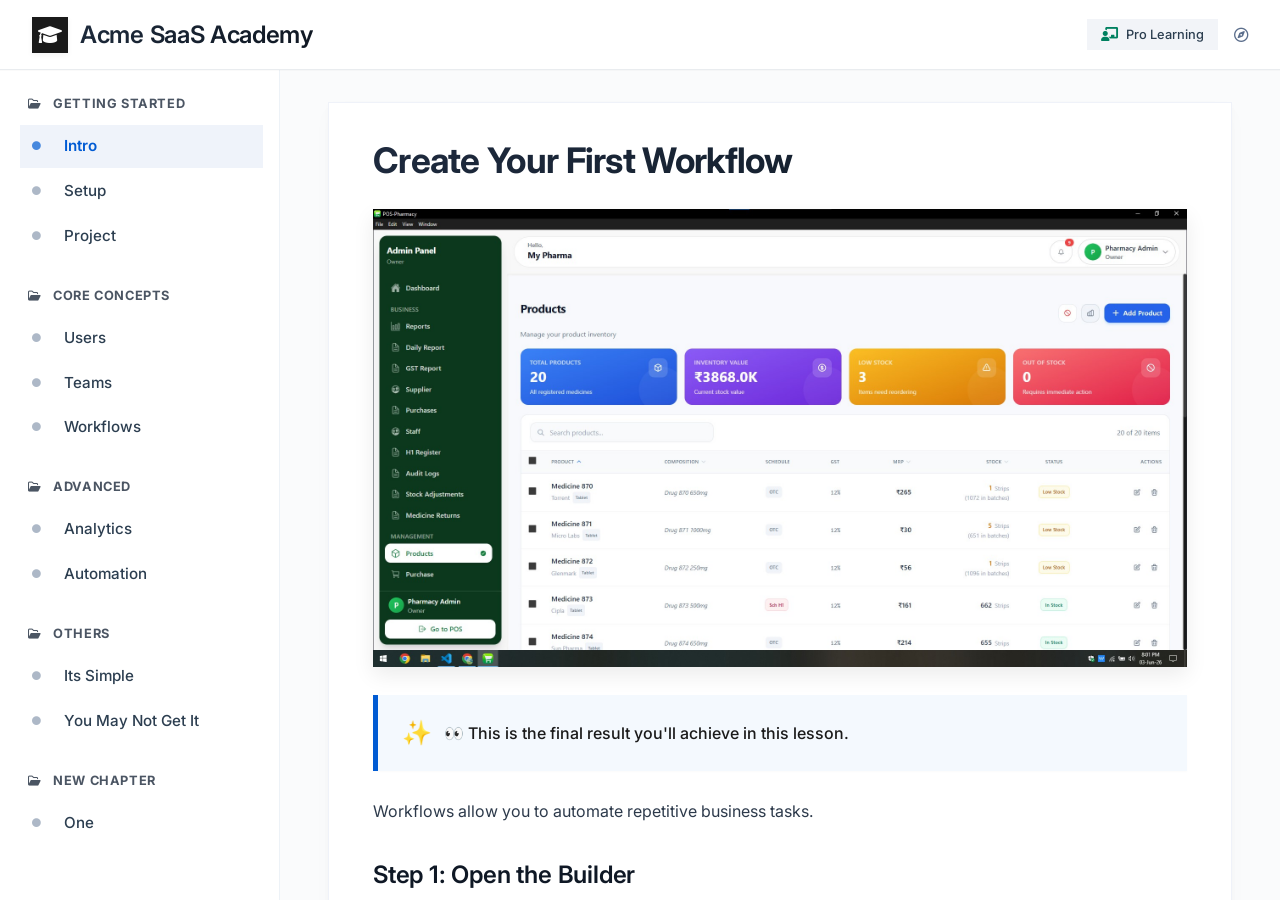
==== index.html @ 861c4046 "first commit" ====
<!DOCTYPE html>
<html lang="en">

<head>
    <meta charset="UTF-8">
    <meta name="viewport" content="width=device-width, initial-scale=1.0">
    <title>Acme SaaS Academy</title>
    <link rel="stylesheet" href="styles.css">
    <link rel="preconnect" href="https://fonts.googleapis.com">
    <link rel="preconnect" href="https://fonts.gstatic.com" crossorigin>
    <link href="https://fonts.googleapis.com/css2?family=Inter:opsz,wght@14..32,300;14..32,400;14..32,500;14..32,600;14..32,700&display=swap" rel="stylesheet">
    <!-- Font Awesome 6 (required for icons) -->
    <link rel="stylesheet" href="https://cdnjs.cloudflare.com/ajax/libs/font-awesome/6.0.0-beta3/css/all.min.css">

    <script src="navigation.js"></script>
</head>

<body>

    <header>
        <div class="logo-area">
            <div class="brand-icon">
                <i class="fas fa-graduation-cap"></i>
            </div>
            <h1>Acme SaaS Academy</h1>
        </div>
        <div class="header-actions">
            <div class="badge-pro">
                <i class="fas fa-chalkboard-user"></i>
                <span>Pro Learning</span>
            </div>
            <div style="font-size: 0.9rem; color: #5b6e8c;">
                <i class="far fa-compass"></i>
            </div>
        </div>
    </header>

    <div class="layout">
        <aside id="sidebar"></aside>
        <main>
            <article id="content">
                <div class="loading-spinner">
                    <i class="fas fa-spinner fa-pulse"></i> Loading curriculum...
                </div>
            </article>
            <div class="nav-buttons">
                <button id="prevBtn"><i class="fas fa-arrow-left"></i> Previous</button>
                <button id="nextBtn">Next <i class="fas fa-arrow-right"></i></button>
            </div>
        </main>
    </div>

    <script src="script.js"></script>

</body>

</html>
---- styles.css ----
/* ---------- RESET & GLOBAL (Shopify Core Aesthetic) ---------- */
* {
    margin: 0;
    padding: 0;
    box-sizing: border-box;
}

body {
    font-family: 'Inter', system-ui, -apple-system, BlinkMacSystemFont, 'Segoe UI', Roboto, Helvetica, sans-serif;
    background: #ffffff;
    color: #1a1a1a;
    height: 100vh;
    overflow: hidden;
    font-weight: 400;
    line-height: 1.5;
    -webkit-font-smoothing: antialiased;
}

/* ----- HEADER: Shopify-style clean, elevated with subtle border & logo ----- */
header {
    height: 70px;
    display: flex;
    align-items: center;
    justify-content: space-between;
    padding: 0 32px;
    background: #ffffff;
    border-bottom: 1px solid #e9ecef;
    box-shadow: 0 1px 0 rgba(0, 0, 0, 0.02);
    position: relative;
    z-index: 10;
}

.logo-area {
    display: flex;
    align-items: center;
    gap: 12px;
}

.brand-icon {
    background: #1a1a1a;
    width: 36px;
    height: 36px;
    display: flex;
    align-items: center;
    justify-content: center;
    color: white;
    font-size: 1.2rem;
    font-weight: 600;
    box-shadow: 0 2px 6px rgba(0, 0, 0, 0.05);
}

header h1 {
    font-size: 1.5rem;
    font-weight: 600;
    letter-spacing: -0.3px;
    background: linear-gradient(135deg, #1e2b3c 0%, #0f1722 100%);
    background-clip: text;
    -webkit-background-clip: text;
    color: transparent;
    margin: 0;
}

.header-actions {
    display: flex;
    gap: 16px;
    align-items: center;
}

.badge-pro {
    background: #f2f4f8;
    padding: 6px 14px;
    font-size: 0.8rem;
    font-weight: 500;
    color: #2c3e50;
    display: flex;
    align-items: center;
    gap: 8px;
}

.badge-pro i {
    font-size: 0.85rem;
    color: #008060;
}

/* ----- LAYOUT: Flex refined with smooth transitions ----- */
.layout {
    display: flex;
    height: calc(100vh - 70px);
    width: 100%;
    background: #fafbfc;
}

/* SIDEBAR: Modern, spacious, with subtle hover effects */
#sidebar {
    width: 300px;
    background: #ffffff;
    border-right: 1px solid #edf2f7;
    overflow-y: auto;
    padding: 24px 16px 32px 20px;
    transition: all 0.2s ease;
    box-shadow: 1px 0 0 rgba(0, 0, 0, 0.02);
}

/* Custom scrollbar (Shopify subtle) */
#sidebar::-webkit-scrollbar {
    width: 5px;
}

#sidebar::-webkit-scrollbar-track {
    background: #f1f1f1;
}

#sidebar::-webkit-scrollbar-thumb {
    background: #cbd5e1;
}

.chapter {
    margin-bottom: 28px;
}

lesson-title {
    display: block;
    font-size: 0.80rem;
    text-transform: uppercase;
    letter-spacing: 0.6px;
    font-weight: bold;
    color: #4b5563;
    margin: 0 0 12px 0;
    padding-left: 8px;
}

.lesson-link {
    display: flex;
    align-items: center;
    gap: 12px;
    padding: 10px 12px;
    margin: 2px 0;
    text-decoration: none;
    font-size: 0.95rem;
    font-weight: 500;
    color: #2c3e50;
    transition: all 0.2s ease;
    position: relative;
}

.lesson-link i {
    width: 20px;
    font-size: 0.9rem;
    color: #8b9bb0;
    transition: color 0.2s;
}

.lesson-link:hover {
    background: #f6f8fc;
    color: #0f1722;
}

.lesson-link:hover i {
    color: #2c6e9e;
}

.lesson-link.active {
    background: #eff3fa;
    color: #005bd3;
    font-weight: 600;
}

.lesson-link.active i {
    color: #005bd3;
}

/* MAIN CONTENT AREA: card-like reading experience */
main {
    flex: 1;
    overflow-y: auto;
    padding: 32px 48px 48px 48px;
    background: #fafbfc;
}

/* Inner content card (white elegant container) */
#content {
    max-width: 1140px;
    margin: 0 auto;
    background: white;
    padding: 36px 44px;
    box-shadow: 0 8px 20px rgba(0, 0, 0, 0.02), 0 2px 6px rgba(0, 0, 0, 0.02);
    transition: all 0.3s ease;
    border: 1px solid #eff2f9;
}

/* Lesson content styling (Shopify typography) */
#content h1 {
    font-size: 2.2rem;
    font-weight: 700;
    letter-spacing: -0.02em;
    background: linear-gradient(145deg, #1E2A3E, #0f1a24);
    background-clip: text;
    -webkit-background-clip: text;
    color: transparent;
    margin-bottom: 20px;
    line-height: 1.2;
}

#content h2 {
    font-size: 1.5rem;
    font-weight: 600;
    margin: 32px 0 16px 0;
    color: #0f1825;
    letter-spacing: -0.2px;
}

#content p {
    color: #2d3a4b;
    margin-bottom: 1.2rem;
    font-size: 1rem;
    line-height: 1.6;
}

.callout {
    background: #F4F9FE;
    border-left: 5px solid #005bd3;
    padding: 20px 24px;
    margin: 28px 0;
    font-weight: 500;
    display: flex;
    align-items: center;
    gap: 12px;
    box-shadow: 0 1px 2px rgba(0, 0, 0, 0.02);
}

.callout:before {
    content: "✨";
    font-size: 1.5rem;
}

pre {
    background: #1e293b;
    color: #e2e8f0;
    padding: 20px;
    overflow-x: auto;
    font-family: 'SF Mono', 'JetBrains Mono', monospace;
    font-size: 0.85rem;
    margin: 24px 0;
    box-shadow: inset 0 1px 3px rgba(0, 0, 0, 0.1);
}

code {
    font-family: monospace;
}

.hero-image {
    margin: 28px 0;
    overflow: hidden;
    box-shadow: 0 8px 20px rgba(0, 0, 0, 0.08);
    background: #f1f5f9;
}

.hero-image img {
    width: 100%;
    height: auto;
    display: block;
    transition: transform 0.3s ease;
}

.hero-image:hover img {
    transform: scale(1.01);
}

/* Navigation buttons (Shopify-style primary/secondary) */
.nav-buttons {
    margin-top: 48px;
    max-width: 1140px;
    margin-left: auto;
    margin-right: auto;
    display: flex;
    justify-content: space-between;
    gap: 16px;
}

.nav-buttons button {
    background: white;
    border: 1px solid #dce3ec;
    padding: 12px 28px;
    font-weight: 600;
    font-size: 0.9rem;
    font-family: 'Inter', sans-serif;
    color: #1f2a3e;
    cursor: pointer;
    transition: all 0.2s ease;
    display: inline-flex;
    align-items: center;
    gap: 10px;
    backdrop-filter: blur(2px);
    background-color: #ffffff;
    box-shadow: 0 1px 1px rgba(0, 0, 0, 0.02);
}

.nav-buttons button i {
    font-size: 0.9rem;
}

.nav-buttons button:hover {
    background: #f8fafd;
    border-color: #cbdde9;
    transform: translateY(-1px);
    box-shadow: 0 4px 8px rgba(0, 0, 0, 0.03);
}

.nav-buttons button:active {
    transform: translateY(1px);
}

/* loading animation */
.loading-spinner {
    display: flex;
    justify-content: center;
    align-items: center;
    padding: 60px;
    gap: 12px;
    color: #2c6e9e;
}

/* Responsive */
@media (max-width: 860px) {
    #sidebar {
        width: 260px;
    }

    main {
        padding: 20px 24px;
    }

    #content {
        padding: 24px 28px;
    }

    #content h1 {
        font-size: 1.8rem;
    }

    header {
        padding: 0 20px;
    }
}

@media (max-width: 640px) {
    .layout {
        flex-direction: column;
    }

    #sidebar {
        width: 100%;
        border-right: none;
        border-bottom: 1px solid #edf2f7;
        padding: 16px;
    }

    main {
        height: auto;
    }

    .nav-buttons button {
        padding: 8px 20px;
    }
}

/* extra polish for images inside content */
#content img {
    max-width: 100%;
}

/* subtle fade in */
@keyframes fadeSlideUp {
    from {
        opacity: 0;
        transform: translateY(8px);
    }

    to {
        opacity: 1;
        transform: translateY(0);
    }
}

.lesson-transition {
    animation: fadeSlideUp 0.3s cubic-bezier(0.2, 0.9, 0.4, 1.1) forwards;
}

/* ===== MOBILE RESPONSIVE WITH HAMBURGER MENU ===== */
/* Add these styles to your existing CSS */

/* Mobile menu button - hidden on desktop */
.mobile-menu-btn {
    display: none;
    background: transparent;
    border: none;
    font-size: 1.5rem;
    cursor: pointer;
    color: #1a1a1a;
    padding: 8px;
    border-radius: 8px;
    transition: background 0.2s ease;
    z-index: 1001;
}

.mobile-menu-btn:hover {
    background: rgba(0, 0, 0, 0.05);
}

/* Sidebar overlay (dark background when menu is open) */
.sidebar-overlay {
    display: none;
    position: fixed;
    top: 0;
    left: 0;
    right: 0;
    bottom: 0;
    background: rgba(0, 0, 0, 0.5);
    z-index: 999;
    opacity: 0;
    transition: opacity 0.3s ease;
}

.sidebar-overlay.active {
    display: block;
    opacity: 1;
}

/* Sidebar modifications for mobile */
@media (max-width: 768px) {
    /* Header adjustments for hamburger */
    header {
        position: relative;
    }
    
    .mobile-menu-btn {
        display: flex;
        align-items: center;
        justify-content: center;
        margin-right: 12px;
    }
    
    .logo-area {
        flex: 1;
    }
    
    /* Sidebar becomes slide-out panel */
    #sidebar {
        position: fixed;
        top: 0;
        left: -320px;
        width: 280px;
        max-width: 85%;
        height: 100vh;
        z-index: 1000;
        background: #ffffff;
        border-right: none;
        box-shadow: 2px 0 20px rgba(0, 0, 0, 0.1);
        transition: left 0.3s cubic-bezier(0.2, 0.9, 0.4, 1.1);
        padding: 24px 16px 32px 20px;
        overflow-y: auto;
    }
    
    #sidebar.open {
        left: 0;
    }
    
    /* Main layout adjustments */
    .layout {
        flex-direction: column;
    }
    
    main {
        padding: 20px 16px;
        width: 100%;
    }
    
    #content {
        padding: 20px 24px;
        border-radius: 20px;
    }
    
    #content h1 {
        font-size: 1.6rem;
    }
    
    /* Close button inside sidebar for mobile */
    .sidebar-close {
        display: flex;
        justify-content: flex-end;
        margin-bottom: 20px;
        padding-bottom: 12px;
        border-bottom: 1px solid #edf2f7;
    }
    
    .sidebar-close button {
        background: transparent;
        border: none;
        font-size: 1.3rem;
        cursor: pointer;
        color: #6b7280;
        padding: 6px 10px;
        border-radius: 8px;
        transition: all 0.2s;
    }
    
    .sidebar-close button:hover {
        background: #f3f4f6;
        color: #1f2937;
    }
    
    /* Body scroll lock when menu is open */
    body.menu-open {
        overflow: hidden;
    }
}

/* ===== DESKTOP FIXES - HIDE MOBILE ELEMENTS ===== */
@media (min-width: 769px) {
    /* Hide close button on desktop */
    .sidebar-close {
        display: none !important;
    }
    
    /* Ensure sidebar is visible and properly positioned on desktop */
    #sidebar {
        position: relative !important;
        left: 0 !important;
        width: 280px;
        height: auto;
        box-shadow: none;
        transform: none !important;
    }
    
    /* Remove any residual overlay on desktop */
    .sidebar-overlay {
        display: none !important;
    }
}

/* Tablet adjustments */
@media (min-width: 769px) and (max-width: 1024px) {
    #sidebar {
        width: 260px;
    }
    
    main {
        padding: 24px 28px;
    }
}

/* Small phones */
@media (max-width: 480px) {
    #sidebar {
        width: 260px;
    }
    
    .nav-buttons button {
        padding: 10px 18px;
        font-size: 0.85rem;
    }
    
    .badge-pro span {
        display: none;
    }
    
    .badge-pro {
        padding: 6px 10px;
    }
}
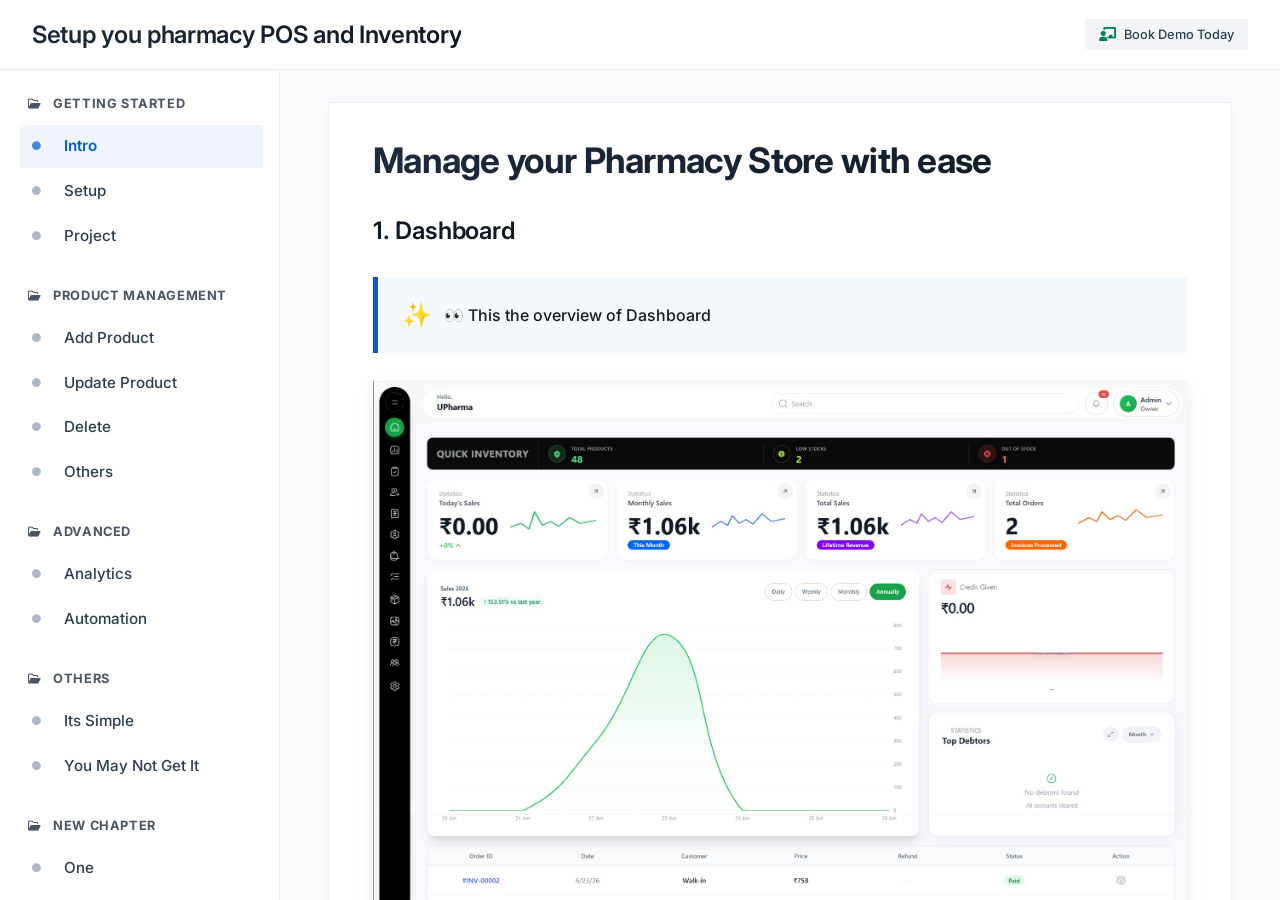
==== commit a0080905: "updated all the pages and also added the images" ====
--- a/index.html
+++ b/index.html
@@ -19,18 +19,12 @@
 
     <header>
         <div class="logo-area">
-            <div class="brand-icon">
-                <i class="fas fa-graduation-cap"></i>
-            </div>
-            <h1>Acme SaaS Academy</h1>
+            <h1>Setup you pharmacy POS and Inventory</h1>
         </div>
         <div class="header-actions">
             <div class="badge-pro">
                 <i class="fas fa-chalkboard-user"></i>
-                <span>Pro Learning</span>
-            </div>
-            <div style="font-size: 0.9rem; color: #5b6e8c;">
-                <i class="far fa-compass"></i>
+                <span>Book Demo Today</span>
             </div>
         </div>
     </header>
--- a/styles.css
+++ b/styles.css
@@ -428,22 +428,23 @@
 
 /* Sidebar modifications for mobile */
 @media (max-width: 768px) {
+
     /* Header adjustments for hamburger */
     header {
         position: relative;
     }
-    
+
     .mobile-menu-btn {
         display: flex;
         align-items: center;
         justify-content: center;
         margin-right: 12px;
     }
-    
+
     .logo-area {
         flex: 1;
     }
-    
+
     /* Sidebar becomes slide-out panel */
     #sidebar {
         position: fixed;
@@ -460,30 +461,30 @@
         padding: 24px 16px 32px 20px;
         overflow-y: auto;
     }
-    
+
     #sidebar.open {
         left: 0;
     }
-    
+
     /* Main layout adjustments */
     .layout {
         flex-direction: column;
     }
-    
+
     main {
         padding: 20px 16px;
         width: 100%;
     }
-    
+
     #content {
         padding: 20px 24px;
         border-radius: 20px;
     }
-    
+
     #content h1 {
         font-size: 1.6rem;
     }
-    
+
     /* Close button inside sidebar for mobile */
     .sidebar-close {
         display: flex;
@@ -492,7 +493,7 @@
         padding-bottom: 12px;
         border-bottom: 1px solid #edf2f7;
     }
-    
+
     .sidebar-close button {
         background: transparent;
         border: none;
@@ -503,12 +504,12 @@
         border-radius: 8px;
         transition: all 0.2s;
     }
-    
+
     .sidebar-close button:hover {
         background: #f3f4f6;
         color: #1f2937;
     }
-    
+
     /* Body scroll lock when menu is open */
     body.menu-open {
         overflow: hidden;
@@ -517,11 +518,12 @@
 
 /* ===== DESKTOP FIXES - HIDE MOBILE ELEMENTS ===== */
 @media (min-width: 769px) {
+
     /* Hide close button on desktop */
     .sidebar-close {
         display: none !important;
     }
-    
+
     /* Ensure sidebar is visible and properly positioned on desktop */
     #sidebar {
         position: relative !important;
@@ -531,7 +533,7 @@
         box-shadow: none;
         transform: none !important;
     }
-    
+
     /* Remove any residual overlay on desktop */
     .sidebar-overlay {
         display: none !important;
@@ -543,7 +545,7 @@
     #sidebar {
         width: 260px;
     }
-    
+
     main {
         padding: 24px 28px;
     }
@@ -554,17 +556,57 @@
     #sidebar {
         width: 260px;
     }
-    
+
     .nav-buttons button {
         padding: 10px 18px;
         font-size: 0.85rem;
     }
-    
+
     .badge-pro span {
         display: none;
     }
-    
+
     .badge-pro {
         padding: 6px 10px;
     }
-}+}
+
+/* Callout Variations */
+.callout-info {
+    background: #eef6ff;
+    border-left: 4px solid #005bd3;
+    padding: 16px;
+    margin: 28px 0;
+}
+
+.callout-warning {
+    background: #fefce8;
+    border-left: 4px solid #eab308;
+    padding: 16px;
+    margin: 28px 0;
+}
+
+/* Main Navigation */
+.main-nav ul {
+    list-style: none;
+    margin: 0;
+    padding: 0;
+    display: flex;
+    gap: 20px;
+}
+
+.main-nav li {
+    margin: 0;
+}
+
+.main-nav a {
+    text-decoration: none;
+    color: inherit;
+    font-weight: 500;
+    transition: color 0.3s ease;
+}
+
+.main-nav a:hover {
+    color: #005bd3;
+}
+
